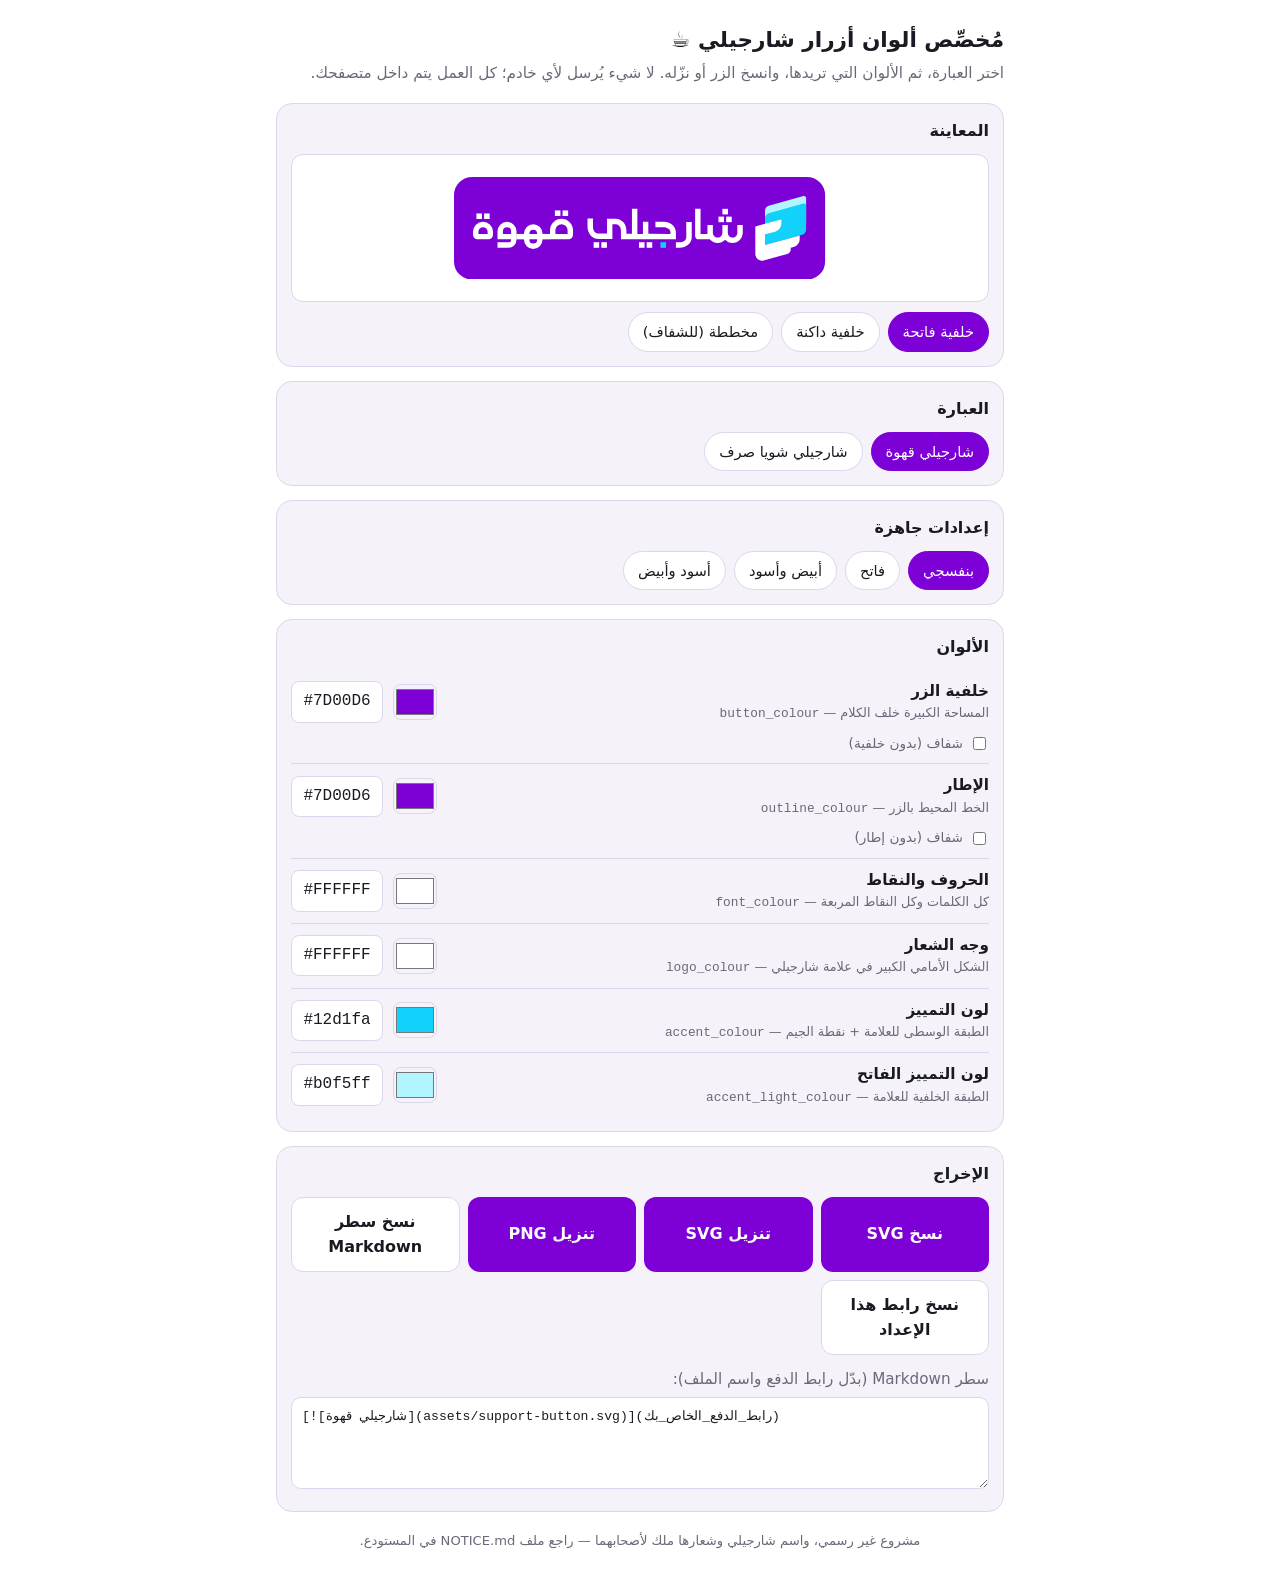
==== builder/index.html @ f241cc04 "feat: customizable colors (6 hex slots, BMC-style names), builder page, mono/mono-dark presets, CLI " ====
<!doctype html>
<html lang="ar" dir="rtl">
<head>
<meta charset="utf-8">
<meta name="viewport" content="width=device-width, initial-scale=1, viewport-fit=cover">
<title>مُخصِّص ألوان أزرار شارجيلي</title>
<link rel="icon" href="data:image/svg+xml,%3Csvg xmlns='http://www.w3.org/2000/svg' viewBox='0 0 100 100'%3E%3Ctext y='.9em' font-size='90'%3E%E2%98%95%3C/text%3E%3C/svg%3E">
<style>
  :root{
    --bg:#ffffff; --fg:#1b1a22; --muted:#6a6878; --card:#f5f2fa; --line:#ddd6ea;
    --brand:#7D00D6; --on-brand:#ffffff; --warn-bg:#fff4e0; --warn-fg:#7a4a00;
    box-sizing:border-box;
    padding-top:env(safe-area-inset-top,0px); padding-bottom:env(safe-area-inset-bottom,0px);
  }
  @media (prefers-color-scheme: dark){
    :root:not([data-theme="light"]){
      --bg:#14121a; --fg:#f0eef6; --muted:#a4a1b5; --card:#1f1b2b; --line:#383350;
      --brand:#b66bff; --on-brand:#14121a; --warn-bg:#3a2c10; --warn-fg:#ffd58a;
    }
  }
  :root[data-theme="dark"]{
    --bg:#14121a; --fg:#f0eef6; --muted:#a4a1b5; --card:#1f1b2b; --line:#383350;
    --brand:#b66bff; --on-brand:#14121a; --warn-bg:#3a2c10; --warn-fg:#ffd58a;
  }
  html{scroll-padding-top:env(safe-area-inset-top,0px)}
  *,*::before,*::after{box-sizing:border-box}
  body{margin:0;background:var(--bg);color:var(--fg);
    font-family:system-ui,-apple-system,"Segoe UI","Noto Sans Arabic",Tahoma,sans-serif;line-height:1.6}
  main{max-width:760px;margin:0 auto;padding:20px 16px 48px}
  h1{font-size:1.35rem;margin:.2rem 0 .2rem}
  .sub{color:var(--muted);margin:0 0 18px;font-size:.95rem}
  section{background:var(--card);border:1px solid var(--line);border-radius:16px;padding:14px;margin-bottom:14px}
  h2{font-size:1rem;margin:0 0 10px}
  .stage{border-radius:12px;padding:22px 10px;display:flex;justify-content:center;align-items:center;overflow-x:auto;
    border:1px solid var(--line)}
  .stage.light{background:#ffffff}
  .stage.dark{background:#0d1117}
  .stage.checker{background-color:#fff;
    background-image:linear-gradient(45deg,#d8d8d8 25%,transparent 25%,transparent 75%,#d8d8d8 75%),
                     linear-gradient(45deg,#d8d8d8 25%,transparent 25%,transparent 75%,#d8d8d8 75%);
    background-size:20px 20px;background-position:0 0,10px 10px}
  .stage svg{max-width:100%;height:auto;display:block}
  .row{display:flex;flex-wrap:wrap;gap:8px}
  .chip{appearance:none;border:1px solid var(--line);background:var(--bg);color:var(--fg);border-radius:999px;
    padding:7px 14px;font:inherit;font-size:.92rem;cursor:pointer}
  .chip[aria-pressed="true"]{background:var(--brand);color:var(--on-brand);border-color:var(--brand)}
  .slot{display:grid;grid-template-columns:1fr auto auto;gap:8px 10px;align-items:center;padding:9px 0;border-top:1px solid var(--line)}
  .slot:first-of-type{border-top:0}
  .slot .name{font-weight:600;font-size:.95rem}
  .slot .hint{display:block;color:var(--muted);font-weight:400;font-size:.8rem}
  .slot input[type=color]{width:44px;height:36px;padding:0;border:1px solid var(--line);border-radius:8px;background:none}
  .slot input[type=text]{width:92px;direction:ltr;text-align:center;font:inherit;font-family:ui-monospace,Menlo,Consolas,monospace;
    padding:7px 6px;border:1px solid var(--line);border-radius:8px;background:var(--bg);color:var(--fg)}
  .slot input[type=text].bad{border-color:#d33}
  .slot label.tr{grid-column:1 / -1;font-size:.85rem;color:var(--muted);display:flex;gap:6px;align-items:center}
  .warn{background:var(--warn-bg);color:var(--warn-fg);border-radius:10px;padding:8px 12px;font-size:.9rem;margin-top:10px}
  .warn[hidden]{display:none}
  .actions{display:grid;grid-template-columns:repeat(auto-fit,minmax(150px,1fr));gap:8px}
  .btn{appearance:none;border:0;border-radius:12px;padding:11px 12px;font:inherit;font-weight:600;cursor:pointer;
    background:var(--brand);color:var(--on-brand)}
  .btn.alt{background:var(--bg);color:var(--fg);border:1px solid var(--line)}
  textarea{width:100%;min-height:92px;direction:ltr;text-align:left;font-family:ui-monospace,Menlo,Consolas,monospace;
    font-size:.82rem;padding:10px;border:1px solid var(--line);border-radius:10px;background:var(--bg);color:var(--fg);resize:vertical}
  .toast{position:fixed;inset-inline:0;bottom:calc(18px + env(safe-area-inset-bottom,0px));margin:auto;width:max-content;max-width:90%;
    background:var(--fg);color:var(--bg);padding:9px 16px;border-radius:999px;font-size:.9rem;opacity:0;pointer-events:none;transition:opacity .2s}
  .toast.show{opacity:1}
  footer{color:var(--muted);font-size:.82rem;text-align:center;margin-top:18px}
</style>
</head>
<body>
<main>
  <h1>مُخصِّص ألوان أزرار شارجيلي ☕</h1>
  <p class="sub">اختر العبارة، ثم الألوان التي تريدها، وانسخ الزر أو نزّله. لا شيء يُرسل لأي خادم؛ كل العمل يتم داخل متصفحك.</p>

  <section aria-labelledby="h-prev">
    <h2 id="h-prev">المعاينة</h2>
    <div id="stage" class="stage light" aria-live="polite"></div>
    <div class="row" style="margin-top:10px" id="bgchips" role="group" aria-label="خلفية المعاينة">
      <button class="chip" data-bg="light" aria-pressed="true" type="button">خلفية فاتحة</button>
      <button class="chip" data-bg="dark" aria-pressed="false" type="button">خلفية داكنة</button>
      <button class="chip" data-bg="checker" aria-pressed="false" type="button">مخططة (للشفاف)</button>
    </div>
  </section>

  <section aria-labelledby="h-phrase">
    <h2 id="h-phrase">العبارة</h2>
    <div class="row" id="phrases" role="group" aria-label="العبارة"></div>
  </section>

  <section aria-labelledby="h-presets">
    <h2 id="h-presets">إعدادات جاهزة</h2>
    <div class="row" id="presets" role="group" aria-label="إعدادات جاهزة"></div>
  </section>

  <section aria-labelledby="h-colors">
    <h2 id="h-colors">الألوان</h2>
    <div id="slots"></div>
    <div id="warn" class="warn" hidden></div>
  </section>

  <section aria-labelledby="h-out">
    <h2 id="h-out">الإخراج</h2>
    <div class="actions">
      <button class="btn" id="copySvg" type="button">نسخ SVG</button>
      <button class="btn" id="dlSvg" type="button">تنزيل SVG</button>
      <button class="btn" id="dlPng" type="button">تنزيل PNG</button>
      <button class="btn alt" id="copyMd" type="button">نسخ سطر Markdown</button>
      <button class="btn alt" id="copyLink" type="button">نسخ رابط هذا الإعداد</button>
    </div>
    <p class="sub" style="margin:12px 0 6px">سطر Markdown (بدّل رابط الدفع واسم الملف):</p>
    <textarea id="md" readonly aria-label="سطر Markdown"></textarea>
  </section>

  <footer>مشروع غير رسمي، واسم شارجيلي وشعارها ملك لأصحابهما — راجع ملف NOTICE.md في المستودع.</footer>
</main>
<div id="toast" class="toast" role="status"></div>

<script>
const TEMPLATES = {"coffee": "<svg xmlns=\"http://www.w3.org/2000/svg\" viewBox=\"-534 -76 1484.52 410.54\" width=\"371.13\" height=\"102.64\" role=\"img\" aria-label=\"شارجيلي قهوة\"><title>شارجيلي قهوة</title><rect x=\"-529\" y=\"-71\" width=\"1474.52\" height=\"400.54\" rx=\"68\" fill=\"@@BUTTON@@\" stroke=\"@@OUTLINE@@\" stroke-width=\"10\"/><path fill=\"@@ACCENT_LIGHT@@\" d=\"M874.51,8.23v97.7c0,8.98-6.04,16.91-14.74,19.3l-149.6,41.85V58.65c0-8.98,6.04-16.91,14.74-19.29L864.11.3c.73-.2,1.48-.3,2.22-.3,3.93,0,8.18,3.15,8.18,8.23\"></path><path fill=\"@@ACCENT@@\" d=\"M859.77,154.81c8.69-2.38,14.76-10.33,14.76-19.3V37.82c0-5.08-4.27-8.23-8.18-8.23-.75,0-1.49.09-2.24.28l-139.18,39.07c-8.72,2.38-14.76,10.33-14.76,19.3v107.69l.09-.02,149.51-41.09Z\"></path><path fill=\"@@LOGO@@\" d=\"M848.9,157.8v14.29c0,15.01-10.05,28.2-24.52,32.19l-11.45,3.1v6.62c0,8.21-5.43,15.43-13.31,17.69l-94.99,25.92c-16.76,4.55-33.24-8.09-33.24-25.43v-110.3l38.76-10.47,65.2-17.6v16.6c0,15.01-10.02,28.2-24.52,32.17l-40.68,10.91v42.45l36.55-10.05,102.19-28.09Z\"></path><rect fill=\"@@ACCENT@@\" x=\"291.9\" y=\"184.89\" width=\"22.24\" height=\"22.24\"></rect><rect fill=\"@@FONT@@\" x=\"205.96\" y=\"184.89\" width=\"22.24\" height=\"22.24\"></rect><rect fill=\"@@FONT@@\" x=\"236.75\" y=\"184.89\" width=\"22.24\" height=\"22.24\"></rect><rect fill=\"@@FONT@@\" x=\"539.6\" y=\"51.44\" width=\"22.24\" height=\"22.24\"></rect><rect fill=\"@@FONT@@\" x=\"523.93\" y=\"82.49\" width=\"22.24\" height=\"22.24\"></rect><rect fill=\"@@FONT@@\" x=\"554.71\" y=\"82.49\" width=\"22.24\" height=\"22.24\"></rect><path fill=\"@@FONT@@\" d=\"M395.24,151.86v12.43c0,2.9-.6,6.22-2.1,8.76-1.54,2.57-3.51,4.82-6.1,6.56-2.45,1.89-5.25,3.15-8.53,4.11-2.93.94-6.21,1.41-9.26,1.52h-15.66v21.9h15.66c6.21-.1,12.06-1.18,17.68-3.03,5.75-2.12,11-4.94,15.57-8.8,4.34-3.74,7.95-8.3,10.65-13.57,3.65-7.12,3.86-14.74,3.86-22.56v-55.57h-22.12l.35,48.27Z\"></path><path fill=\"@@FONT@@\" d=\"M452.28,151.74h27.85c-.16-1.46-.25-2.94-.25-4.44v-31.06h21.65v30.9c0,3.51.95,6.68,2.59,9.61,1.77,2.8,4.09,5.15,6.89,6.79,2.91,1.74,6.08,2.55,9.57,2.55s6.66-.81,9.57-2.55c2.8-1.64,5.13-3.98,6.89-6.79,1.59-2.84,2.52-5.93,2.58-9.32,0-.04,0-.08,0-.12v-31.06h21.67v31.06s0,.08,0,.12c.05,3.39.98,6.48,2.58,9.32,1.76,2.8,4.09,5.15,6.89,6.79,2.91,1.74,6.08,2.55,9.57,2.55s6.66-.81,9.57-2.55c2.8-1.64,5.13-3.98,6.89-6.79,1.64-2.92,2.59-6.1,2.59-9.61v-30.9h21.65v31.06c0,22.48-18.22,40.7-40.7,40.7-11.82,0-22.43-5.07-29.86-13.12-7.44,8.05-18.05,13.12-29.86,13.12-12.55,0-23.77-5.69-31.23-14.62h-45.15c-7.62,0-13.79-6.18-13.79-13.79l.12-108.14h21.66l.09,100.29Z\"></path><path fill=\"@@FONT@@\" d=\"M99.6,171.54h-51.64c-7.8,0-15.42-.21-22.56-3.86-5.25-2.7-9.84-6.31-13.57-10.65-3.86-4.57-6.68-9.82-8.78-15.57-1.87-5.62-2.93-11.48-3.05-17.68v-34.18h21.9v34.18c.1,3.05.58,6.33,1.53,9.26.94,3.28,2.2,6.08,4.09,8.53,1.74,2.59,3.98,4.59,6.56,6.1,2.53,1.52,5.85,2.09,8.78,2.09l35.09-.22v-58.57h29.76c7.82,0,15.44.21,22.56,3.86,5.25,2.7,9.84,6.31,13.57,10.65,3.86,4.57,6.68,9.84,8.8,15.57,1.85,5.62,2.91,11.5,3.03,17.68v12.76l22.14-.04V51.25l21.65.19v100.24h22.29v-48.24l21.64-.2v48.23l88.43.21v-5.6c0-3.26-.71-6.18-2.09-8.76-1.54-2.57-3.51-4.82-6.1-6.56-2.45-1.89-5.25-3.15-8.53-4.11-2.93-.93-6.21-1.41-9.26-1.52h-34.18v-21.89h34.18c6.21.12,12.06,1.18,17.68,3.03,5.75,2.12,11,4.94,15.56,8.8,4.34,3.73,7.95,8.3,10.65,13.57,2.59,5.17,3.86,11,3.86,17.43v27.26l-219.83-.07v-35.7h-.06c-.17-2.7-.64-5.5-1.45-8.05-.95-3.28-2.22-6.1-4.11-8.55-1.74-2.59-3.98-4.56-6.56-6.1-2.01-1.18-4.5-1.81-6.91-2.01-.62-.06-1.27-.08-1.87-.08h-13.2v58.78Z\"></path><rect fill=\"@@FONT@@\" x=\"24.52\" y=\"184.89\" width=\"22.24\" height=\"22.24\"></rect><rect fill=\"@@FONT@@\" x=\"55.31\" y=\"184.89\" width=\"22.24\" height=\"22.24\"></rect><rect x=\"-192\" y=\"151.8\" width=\"43\" height=\"21.6\" fill=\"@@FONT@@\"/><rect x=\"-285\" y=\"151.8\" width=\"43\" height=\"21.6\" fill=\"@@FONT@@\"/><path d=\"M-150,173.4V137.5A46 46 0 0 1 -58,137.5V155.4A18 18 0 0 1 -76,173.4ZM-128.4,151.8V137.5A24.4 24.4 0 0 1 -79.6,137.5V151.8Z\" fill=\"@@FONT@@\" fill-rule=\"evenodd\"/><rect x=\"-130.52\" y=\"57.76\" width=\"22.24\" height=\"22.24\" fill=\"@@FONT@@\"/><rect x=\"-99.72\" y=\"57.76\" width=\"22.24\" height=\"22.24\" fill=\"@@FONT@@\"/><path d=\"M-217,113.2H-217A37 37 0 0 1 -180,150.2V175A37 37 0 0 1 -217,212H-217A37 37 0 0 1 -254,175V150.2A37 37 0 0 1 -217,113.2ZM-232.4,151.8V150.2A15.4 15.4 0 0 1 -201.6,150.2V151.8ZM-232.4,173.4V175A15.4 15.4 0 0 0 -201.6,175V173.4Z\" fill=\"@@FONT@@\" fill-rule=\"evenodd\"/><path d=\"M-360,173.4H-305.6V175A10.4 10.4 0 0 1 -316,185.4H-360V207H-316A32 32 0 0 0 -284,175V141.5A38 38 0 0 0 -360,141.5ZM-338.4,151.8V141.5A16.4 16.4 0 0 1 -305.6,141.5V151.8Z\" fill=\"@@FONT@@\" fill-rule=\"evenodd\"/><path d=\"M-458,155.4V143.5A40 40 0 0 1 -378,143.5V155.4A18 18 0 0 1 -396,173.4H-440A18 18 0 0 1 -458,155.4ZM-436.4,151.8V143.5A18.4 18.4 0 0 1 -399.6,143.5V151.8Z\" fill=\"@@FONT@@\" fill-rule=\"evenodd\"/><rect x=\"-444.52\" y=\"69.76\" width=\"22.24\" height=\"22.24\" fill=\"@@FONT@@\"/><rect x=\"-413.72\" y=\"69.76\" width=\"22.24\" height=\"22.24\" fill=\"@@FONT@@\"/></svg>", "sarf": "<svg xmlns=\"http://www.w3.org/2000/svg\" viewBox=\"-930.76 -76 1881.28 410.54\" width=\"470.32\" height=\"102.64\" role=\"img\" aria-label=\"شارجيلي شويا صرف\"><title>شارجيلي شويا صرف</title><rect x=\"-925.76\" y=\"-71\" width=\"1871.28\" height=\"400.54\" rx=\"68\" fill=\"@@BUTTON@@\" stroke=\"@@OUTLINE@@\" stroke-width=\"10\"/><path fill=\"@@ACCENT_LIGHT@@\" d=\"M874.51,8.23v97.7c0,8.98-6.04,16.91-14.74,19.3l-149.6,41.85V58.65c0-8.98,6.04-16.91,14.74-19.29L864.11.3c.73-.2,1.48-.3,2.22-.3,3.93,0,8.18,3.15,8.18,8.23\"></path><path fill=\"@@ACCENT@@\" d=\"M859.77,154.81c8.69-2.38,14.76-10.33,14.76-19.3V37.82c0-5.08-4.27-8.23-8.18-8.23-.75,0-1.49.09-2.24.28l-139.18,39.07c-8.72,2.38-14.76,10.33-14.76,19.3v107.69l.09-.02,149.51-41.09Z\"></path><path fill=\"@@LOGO@@\" d=\"M848.9,157.8v14.29c0,15.01-10.05,28.2-24.52,32.19l-11.45,3.1v6.62c0,8.21-5.43,15.43-13.31,17.69l-94.99,25.92c-16.76,4.55-33.24-8.09-33.24-25.43v-110.3l38.76-10.47,65.2-17.6v16.6c0,15.01-10.02,28.2-24.52,32.17l-40.68,10.91v42.45l36.55-10.05,102.19-28.09Z\"></path><rect fill=\"@@ACCENT@@\" x=\"291.9\" y=\"184.89\" width=\"22.24\" height=\"22.24\"></rect><rect fill=\"@@FONT@@\" x=\"205.96\" y=\"184.89\" width=\"22.24\" height=\"22.24\"></rect><rect fill=\"@@FONT@@\" x=\"236.75\" y=\"184.89\" width=\"22.24\" height=\"22.24\"></rect><rect fill=\"@@FONT@@\" x=\"539.6\" y=\"51.44\" width=\"22.24\" height=\"22.24\"></rect><rect fill=\"@@FONT@@\" x=\"523.93\" y=\"82.49\" width=\"22.24\" height=\"22.24\"></rect><rect fill=\"@@FONT@@\" x=\"554.71\" y=\"82.49\" width=\"22.24\" height=\"22.24\"></rect><path fill=\"@@FONT@@\" d=\"M395.24,151.86v12.43c0,2.9-.6,6.22-2.1,8.76-1.54,2.57-3.51,4.82-6.1,6.56-2.45,1.89-5.25,3.15-8.53,4.11-2.93.94-6.21,1.41-9.26,1.52h-15.66v21.9h15.66c6.21-.1,12.06-1.18,17.68-3.03,5.75-2.12,11-4.94,15.57-8.8,4.34-3.74,7.95-8.3,10.65-13.57,3.65-7.12,3.86-14.74,3.86-22.56v-55.57h-22.12l.35,48.27Z\"></path><path fill=\"@@FONT@@\" d=\"M452.28,151.74h27.85c-.16-1.46-.25-2.94-.25-4.44v-31.06h21.65v30.9c0,3.51.95,6.68,2.59,9.61,1.77,2.8,4.09,5.15,6.89,6.79,2.91,1.74,6.08,2.55,9.57,2.55s6.66-.81,9.57-2.55c2.8-1.64,5.13-3.98,6.89-6.79,1.59-2.84,2.52-5.93,2.58-9.32,0-.04,0-.08,0-.12v-31.06h21.67v31.06s0,.08,0,.12c.05,3.39.98,6.48,2.58,9.32,1.76,2.8,4.09,5.15,6.89,6.79,2.91,1.74,6.08,2.55,9.57,2.55s6.66-.81,9.57-2.55c2.8-1.64,5.13-3.98,6.89-6.79,1.64-2.92,2.59-6.1,2.59-9.61v-30.9h21.65v31.06c0,22.48-18.22,40.7-40.7,40.7-11.82,0-22.43-5.07-29.86-13.12-7.44,8.05-18.05,13.12-29.86,13.12-12.55,0-23.77-5.69-31.23-14.62h-45.15c-7.62,0-13.79-6.18-13.79-13.79l.12-108.14h21.66l.09,100.29Z\"></path><path fill=\"@@FONT@@\" d=\"M99.6,171.54h-51.64c-7.8,0-15.42-.21-22.56-3.86-5.25-2.7-9.84-6.31-13.57-10.65-3.86-4.57-6.68-9.82-8.78-15.57-1.87-5.62-2.93-11.48-3.05-17.68v-34.18h21.9v34.18c.1,3.05.58,6.33,1.53,9.26.94,3.28,2.2,6.08,4.09,8.53,1.74,2.59,3.98,4.59,6.56,6.1,2.53,1.52,5.85,2.09,8.78,2.09l35.09-.22v-58.57h29.76c7.82,0,15.44.21,22.56,3.86,5.25,2.7,9.84,6.31,13.57,10.65,3.86,4.57,6.68,9.84,8.8,15.57,1.85,5.62,2.91,11.5,3.03,17.68v12.76l22.14-.04V51.25l21.65.19v100.24h22.29v-48.24l21.64-.2v48.23l88.43.21v-5.6c0-3.26-.71-6.18-2.09-8.76-1.54-2.57-3.51-4.82-6.1-6.56-2.45-1.89-5.25-3.15-8.53-4.11-2.93-.93-6.21-1.41-9.26-1.52h-34.18v-21.89h34.18c6.21.12,12.06,1.18,17.68,3.03,5.75,2.12,11,4.94,15.56,8.8,4.34,3.73,7.95,8.3,10.65,13.57,2.59,5.17,3.86,11,3.86,17.43v27.26l-219.83-.07v-35.7h-.06c-.17-2.7-.64-5.5-1.45-8.05-.95-3.28-2.22-6.1-4.11-8.55-1.74-2.59-3.98-4.56-6.56-6.1-2.01-1.18-4.5-1.81-6.91-2.01-.62-.06-1.27-.08-1.87-.08h-13.2v58.78Z\"></path><rect fill=\"@@FONT@@\" x=\"24.52\" y=\"184.89\" width=\"22.24\" height=\"22.24\"></rect><rect fill=\"@@FONT@@\" x=\"55.31\" y=\"184.89\" width=\"22.24\" height=\"22.24\"></rect><clipPath id=\"shin\"><rect x=\"453.2\" y=\"0\" width=\"169.56\" height=\"260\"/></clipPath><g transform=\"translate(-678.76 0)\"><g clip-path=\"url(#shin)\"><rect fill=\"@@ACCENT@@\" x=\"291.9\" y=\"184.89\" width=\"22.24\" height=\"22.24\"></rect><rect fill=\"@@FONT@@\" x=\"205.96\" y=\"184.89\" width=\"22.24\" height=\"22.24\"></rect><rect fill=\"@@FONT@@\" x=\"236.75\" y=\"184.89\" width=\"22.24\" height=\"22.24\"></rect><rect fill=\"@@FONT@@\" x=\"539.6\" y=\"51.44\" width=\"22.24\" height=\"22.24\"></rect><rect fill=\"@@FONT@@\" x=\"523.93\" y=\"82.49\" width=\"22.24\" height=\"22.24\"></rect><rect fill=\"@@FONT@@\" x=\"554.71\" y=\"82.49\" width=\"22.24\" height=\"22.24\"></rect><path fill=\"@@FONT@@\" d=\"M395.24,151.86v12.43c0,2.9-.6,6.22-2.1,8.76-1.54,2.57-3.51,4.82-6.1,6.56-2.45,1.89-5.25,3.15-8.53,4.11-2.93.94-6.21,1.41-9.26,1.52h-15.66v21.9h15.66c6.21-.1,12.06-1.18,17.68-3.03,5.75-2.12,11-4.94,15.57-8.8,4.34-3.74,7.95-8.3,10.65-13.57,3.65-7.12,3.86-14.74,3.86-22.56v-55.57h-22.12l.35,48.27Z\"></path><path fill=\"@@FONT@@\" d=\"M452.28,151.74h27.85c-.16-1.46-.25-2.94-.25-4.44v-31.06h21.65v30.9c0,3.51.95,6.68,2.59,9.61,1.77,2.8,4.09,5.15,6.89,6.79,2.91,1.74,6.08,2.55,9.57,2.55s6.66-.81,9.57-2.55c2.8-1.64,5.13-3.98,6.89-6.79,1.59-2.84,2.52-5.93,2.58-9.32,0-.04,0-.08,0-.12v-31.06h21.67v31.06s0,.08,0,.12c.05,3.39.98,6.48,2.58,9.32,1.76,2.8,4.09,5.15,6.89,6.79,2.91,1.74,6.08,2.55,9.57,2.55s6.66-.81,9.57-2.55c2.8-1.64,5.13-3.98,6.89-6.79,1.64-2.92,2.59-6.1,2.59-9.61v-30.9h21.65v31.06c0,22.48-18.22,40.7-40.7,40.7-11.82,0-22.43-5.07-29.86-13.12-7.44,8.05-18.05,13.12-29.86,13.12-12.55,0-23.77-5.69-31.23-14.62h-45.15c-7.62,0-13.79-6.18-13.79-13.79l.12-108.14h21.66l.09,100.29Z\"></path><path fill=\"@@FONT@@\" d=\"M99.6,171.54h-51.64c-7.8,0-15.42-.21-22.56-3.86-5.25-2.7-9.84-6.31-13.57-10.65-3.86-4.57-6.68-9.82-8.78-15.57-1.87-5.62-2.93-11.48-3.05-17.68v-34.18h21.9v34.18c.1,3.05.58,6.33,1.53,9.26.94,3.28,2.2,6.08,4.09,8.53,1.74,2.59,3.98,4.59,6.56,6.1,2.53,1.52,5.85,2.09,8.78,2.09l35.09-.22v-58.57h29.76c7.82,0,15.44.21,22.56,3.86,5.25,2.7,9.84,6.31,13.57,10.65,3.86,4.57,6.68,9.84,8.8,15.57,1.85,5.62,2.91,11.5,3.03,17.68v12.76l22.14-.04V51.25l21.65.19v100.24h22.29v-48.24l21.64-.2v48.23l88.43.21v-5.6c0-3.26-.71-6.18-2.09-8.76-1.54-2.57-3.51-4.82-6.1-6.56-2.45-1.89-5.25-3.15-8.53-4.11-2.93-.93-6.21-1.41-9.26-1.52h-34.18v-21.89h34.18c6.21.12,12.06,1.18,17.68,3.03,5.75,2.12,11,4.94,15.56,8.8,4.34,3.73,7.95,8.3,10.65,13.57,2.59,5.17,3.86,11,3.86,17.43v27.26l-219.83-.07v-35.7h-.06c-.17-2.7-.64-5.5-1.45-8.05-.95-3.28-2.22-6.1-4.11-8.55-1.74-2.59-3.98-4.56-6.56-6.1-2.01-1.18-4.5-1.81-6.91-2.01-.62-.06-1.27-.08-1.87-.08h-13.2v58.78Z\"></path><rect fill=\"@@FONT@@\" x=\"24.52\" y=\"184.89\" width=\"22.24\" height=\"22.24\"></rect><rect fill=\"@@FONT@@\" x=\"55.31\" y=\"184.89\" width=\"22.24\" height=\"22.24\"></rect></g></g><rect x=\"-256.56\" y=\"151.8\" width=\"32\" height=\"21.6\" fill=\"@@FONT@@\"/><rect x=\"-424.16\" y=\"151.8\" width=\"32\" height=\"21.6\" fill=\"@@FONT@@\"/><rect x=\"-625.76\" y=\"151.8\" width=\"24\" height=\"21.6\" fill=\"@@FONT@@\"/><path d=\"M-331.56,173.4H-277.16V175A10.4 10.4 0 0 1 -287.56,185.4H-331.56V207H-287.56A32 32 0 0 0 -255.56,175V141.5A38 38 0 0 0 -331.56,141.5ZM-309.96,151.8V141.5A16.4 16.4 0 0 1 -277.16,141.5V151.8Z\" fill=\"@@FONT@@\" fill-rule=\"evenodd\"/><path d=\"M-393.16,103.5H-371.56V155.4A18 18 0 0 1 -389.56,173.4H-394.16V103.5Z\" fill=\"@@FONT@@\"/><rect x=\"-408.88\" y=\"185\" width=\"22.24\" height=\"22.24\" fill=\"@@FONT@@\"/><rect x=\"-378.08\" y=\"185\" width=\"22.24\" height=\"22.24\" fill=\"@@FONT@@\"/><path d=\"M-444.76,155.4V51.5H-423.16V173.4H-426.76A18 18 0 0 1 -444.76,155.4Z\" fill=\"@@FONT@@\"/><path d=\"M-602.76,173.4V140A34 34 0 0 1 -568.76,106H-536.76A34 34 0 0 1 -502.76,140V155.4A18 18 0 0 1 -520.76,173.4ZM-581.16,151.8V140A12.4 12.4 0 0 1 -568.76,127.6H-536.76A12.4 12.4 0 0 1 -524.36,140V151.8Z\" fill=\"@@FONT@@\" fill-rule=\"evenodd\"/><path d=\"M-646.36,169.8A18 18 0 0 1 -628.36,151.8H-624.76V175A32 32 0 0 1 -656.76,207H-688.76V185.4H-656.76A10.4 10.4 0 0 0 -646.36,175Z\" fill=\"@@FONT@@\"/><path d=\"M-802.76,173.4V145.5A42 42 0 0 1 -718.76,145.5V155.4A18 18 0 0 1 -736.76,173.4ZM-781.16,151.8V145.5A20.4 20.4 0 0 1 -740.36,145.5V151.8Z\" fill=\"@@FONT@@\" fill-rule=\"evenodd\"/><path d=\"M-854.76,155.4V151.8H-800.76V173.4H-836.76A18 18 0 0 1 -854.76,155.4Z\" fill=\"@@FONT@@\"/><rect x=\"-771.88\" y=\"69.76\" width=\"22.24\" height=\"22.24\" fill=\"@@FONT@@\"/></svg>"};
const PRESETS   = {"purple": {"button": "#7D00D6", "outline": "#7D00D6", "font": "#FFFFFF", "logo": "#FFFFFF", "accent": "#12d1fa", "accent_light": "#b0f5ff"}, "light": {"button": "#FFFFFF", "outline": "#7D00D6", "font": "#7D00D6", "logo": "#7D00D6", "accent": "#12d1fa", "accent_light": "#b0f5ff"}, "mono": {"button": "#FFFFFF", "outline": "#111111", "font": "#111111", "logo": "#111111", "accent": "#8C8C8C", "accent_light": "#D4D4D4"}, "mono-dark": {"button": "#111111", "outline": "#111111", "font": "#FFFFFF", "logo": "#FFFFFF", "accent": "#A0A0A0", "accent_light": "#5C5C5C"}};
const SLOTS     = [{"key": "button", "param": "button_colour", "token": "@@BUTTON@@", "transparent": true}, {"key": "outline", "param": "outline_colour", "token": "@@OUTLINE@@", "transparent": true}, {"key": "font", "param": "font_colour", "token": "@@FONT@@", "transparent": false}, {"key": "logo", "param": "logo_colour", "token": "@@LOGO@@", "transparent": false}, {"key": "accent", "param": "accent_colour", "token": "@@ACCENT@@", "transparent": false}, {"key": "accent_light", "param": "accent_light_colour", "token": "@@ACCENT_LIGHT@@", "transparent": false}];
const LABELS    = {"coffee": "شارجيلي قهوة", "sarf": "شارجيلي شويا صرف"};

const SLOT_TEXT = {
  button:       ["خلفية الزر", "المساحة الكبيرة خلف الكلام"],
  outline:      ["الإطار", "الخط المحيط بالزر"],
  font:         ["الحروف والنقاط", "كل الكلمات وكل النقاط المربعة"],
  logo:         ["وجه الشعار", "الشكل الأمامي الكبير في علامة شارجيلي"],
  accent:       ["لون التمييز", "الطبقة الوسطى للعلامة + نقطة الجيم"],
  accent_light: ["لون التمييز الفاتح", "الطبقة الخلفية للعلامة"],
};
const PRESET_TEXT = {purple:"بنفسجي", light:"فاتح", mono:"أبيض وأسود", "mono-dark":"أسود وأبيض"};
const PHRASE_ORDER = Object.keys(TEMPLATES);

const state = { phrase: PHRASE_ORDER[0], preset: "purple", colors: {}, bg: "light" };

function normHex(v){
  v = String(v).trim().toLowerCase();
  if (v === "none" || v === "transparent") return "none";
  v = v.replace(/^#/, "");
  if (/^[0-9a-f]{3}$/.test(v)) v = v.split("").map(c => c + c).join("");
  return /^[0-9a-f]{6}$/.test(v) ? "#" + v.toUpperCase() : null;
}
function lum(h){
  const c = [1,3,5].map(i => parseInt(h.substr(i,2),16)/255).map(x => x <= .03928 ? x/12.92 : Math.pow((x+.055)/1.055, 2.4));
  return .2126*c[0] + .7152*c[1] + .0722*c[2];
}
function contrast(a,b){ const x = lum(a), y = lum(b); return (Math.max(x,y)+.05)/(Math.min(x,y)+.05); }

function setPreset(name){
  state.preset = name;
  state.colors = Object.assign({}, PRESETS[name]);
}
function currentSvg(){
  let svg = TEMPLATES[state.phrase];
  SLOTS.forEach(s => { svg = svg.split(s.token).join(state.colors[s.key]); });
  return svg;
}
function paramsFor(){
  const p = new URLSearchParams();
  p.set("phrase", state.phrase);
  SLOTS.forEach(s => { const v = state.colors[s.key]; p.set(s.param, v === "none" ? "transparent" : v.replace("#","")); });
  return p;
}
function shareUrl(){
  const base = location.href.split("#")[0].split("?")[0];
  return base + "?" + paramsFor().toString();
}
function mdLine(){
  return "[![" + LABELS[state.phrase] + "](assets/support-button.svg)](رابط_الدفع_الخاص_بك)";
}

function renderAll(){
  document.getElementById("stage").innerHTML = currentSvg();
  document.getElementById("md").value = mdLine();
  // chips
  document.querySelectorAll("#phrases .chip").forEach(b => b.setAttribute("aria-pressed", String(b.dataset.phrase === state.phrase)));
  document.querySelectorAll("#presets .chip").forEach(b => {
    const same = SLOTS.every(s => PRESETS[b.dataset.preset][s.key].toLowerCase() === state.colors[s.key].toLowerCase());
    b.setAttribute("aria-pressed", String(same));
  });
  // inputs
  SLOTS.forEach(s => {
    const v = state.colors[s.key];
    const txt = document.getElementById("t-" + s.key), col = document.getElementById("c-" + s.key);
    if (document.activeElement !== txt) txt.value = v === "none" ? "none" : v;
    if (v !== "none") col.value = v.toLowerCase();
    txt.classList.remove("bad");
    const tr = document.getElementById("tr-" + s.key);
    if (tr) tr.checked = v === "none";
  });
  // contrast warning
  const w = [];
  if (state.colors.button !== "none"){
    [["font","الحروف"],["logo","وجه الشعار"]].forEach(([k,l]) => {
      const r = contrast(state.colors[k], state.colors.button);
      if (r < 3) w.push("تباين " + l + " مع الخلفية منخفض (" + r.toFixed(1) + ":1، المستحسن 3:1 فأكثر).");
    });
  }
  const el = document.getElementById("warn");
  el.hidden = !w.length; el.textContent = w.join(" ");
  // keep the URL in sync (may be blocked in sandboxed viewers)
  try { history.replaceState(null, "", "?" + paramsFor().toString()); } catch(e) {}
}

function toast(msg){
  const t = document.getElementById("toast");
  t.textContent = msg; t.classList.add("show");
  clearTimeout(toast._t); toast._t = setTimeout(() => t.classList.remove("show"), 1800);
}
async function copyText(text, okMsg){
  try { await navigator.clipboard.writeText(text); toast(okMsg); return; } catch(e) {}
  try {
    const ta = document.createElement("textarea"); ta.value = text; ta.style.position = "fixed"; ta.style.opacity = "0";
    document.body.appendChild(ta); ta.select(); const ok = document.execCommand("copy"); ta.remove();
    toast(ok ? okMsg : "تعذّر النسخ تلقائياً — انسخ يدوياً من الحقل");
  } catch(e) { toast("تعذّر النسخ تلقائياً — انسخ يدوياً من الحقل"); }
}
function download(blob, name){
  const a = document.createElement("a"); a.href = URL.createObjectURL(blob); a.download = name;
  document.body.appendChild(a); a.click(); a.remove(); setTimeout(() => URL.revokeObjectURL(a.href), 4000);
}
function fileStem(){ return "chargily-" + (state.phrase) + "-custom"; }
function downloadPng(){
  const svg = currentSvg();
  const m = svg.match(/viewBox="[^"]*?([\d.]+) ([\d.]+)"/);
  const vw = parseFloat(m[1]), vh = parseFloat(m[2]), W = 1200, H = Math.round(W * vh / vw);
  const img = new Image();
  img.onload = () => {
    const c = document.createElement("canvas"); c.width = W; c.height = H;
    c.getContext("2d").drawImage(img, 0, 0, W, H);
    c.toBlob(b => b ? download(b, fileStem() + ".png") : toast("تعذّر إنشاء PNG"), "image/png");
  };
  img.onerror = () => toast("تعذّر إنشاء PNG في هذا المتصفح");
  img.src = "data:image/svg+xml;charset=utf-8," + encodeURIComponent(svg);
}

function build(){
  // phrases
  const ph = document.getElementById("phrases");
  PHRASE_ORDER.forEach(p => {
    const b = document.createElement("button"); b.type = "button"; b.className = "chip"; b.dataset.phrase = p; b.textContent = LABELS[p];
    b.addEventListener("click", () => { state.phrase = p; renderAll(); }); ph.appendChild(b);
  });
  // presets
  const pr = document.getElementById("presets");
  Object.keys(PRESETS).forEach(n => {
    const b = document.createElement("button"); b.type = "button"; b.className = "chip"; b.dataset.preset = n; b.textContent = PRESET_TEXT[n] || n;
    b.addEventListener("click", () => { setPreset(n); renderAll(); }); pr.appendChild(b);
  });
  // slots
  const host = document.getElementById("slots");
  SLOTS.forEach(s => {
    const d = document.createElement("div"); d.className = "slot";
    const [name, hint] = SLOT_TEXT[s.key];
    d.innerHTML = '<div class="name">' + name + '<span class="hint">' + hint + ' — <code dir="ltr">' + s.param + '</code></span></div>' +
      '<input type="color" id="c-' + s.key + '" aria-label="' + name + '">' +
      '<input type="text" id="t-' + s.key + '" maxlength="11" spellcheck="false" autocomplete="off" aria-label="' + name + ' (HEX)">' +
      (s.transparent ? '<label class="tr"><input type="checkbox" id="tr-' + s.key + '"> شفاف (بدون ' + (s.key === "button" ? "خلفية" : "إطار") + ')</label>' : "");
    host.appendChild(d);
    const col = d.querySelector("#c-" + s.key), txt = d.querySelector("#t-" + s.key);
    col.addEventListener("input", () => { state.colors[s.key] = normHex(col.value); renderAll(); });
    txt.addEventListener("input", () => {
      const v = normHex(txt.value);
      if (v === null) { txt.classList.add("bad"); return; }
      if (v === "none" && !s.transparent) { txt.classList.add("bad"); return; }
      state.colors[s.key] = v; renderAll();
    });
    txt.addEventListener("blur", () => { txt.value = state.colors[s.key]; txt.classList.remove("bad"); });
    const tr = d.querySelector("#tr-" + s.key);
    if (tr) tr.addEventListener("change", () => {
      state.colors[s.key] = tr.checked ? "none" : normHex(col.value) || PRESETS[state.preset][s.key];
      if (state.colors[s.key] === "none" && state.bg === "light") setBg("checker");
      renderAll();
    });
  });
  // preview background chips
  document.querySelectorAll("#bgchips .chip").forEach(b => b.addEventListener("click", () => setBg(b.dataset.bg)));
  // actions
  document.getElementById("copySvg").addEventListener("click", () => copyText(currentSvg(), "تم نسخ SVG"));
  document.getElementById("dlSvg").addEventListener("click", () => download(new Blob([currentSvg()], {type:"image/svg+xml"}), fileStem() + ".svg"));
  document.getElementById("dlPng").addEventListener("click", downloadPng);
  document.getElementById("copyMd").addEventListener("click", () => copyText(mdLine(), "تم نسخ سطر Markdown"));
  document.getElementById("copyLink").addEventListener("click", () => copyText(shareUrl(), "تم نسخ رابط الإعداد"));
}
function setBg(bg){
  state.bg = bg;
  document.getElementById("stage").className = "stage " + bg;
  document.querySelectorAll("#bgchips .chip").forEach(b => b.setAttribute("aria-pressed", String(b.dataset.bg === bg)));
}

function readUrl(){
  const q = new URLSearchParams(location.search);
  setPreset(PRESETS[q.get("preset")] ? q.get("preset") : "purple");
  if (TEMPLATES[q.get("phrase")]) state.phrase = q.get("phrase");
  SLOTS.forEach(s => {
    const raw = q.get(s.param);
    if (raw === null) return;
    const v = normHex(raw);
    if (v && (v !== "none" || s.transparent)) state.colors[s.key] = v;
  });
}

build();
readUrl();
renderAll();
</script>
</body>
</html>
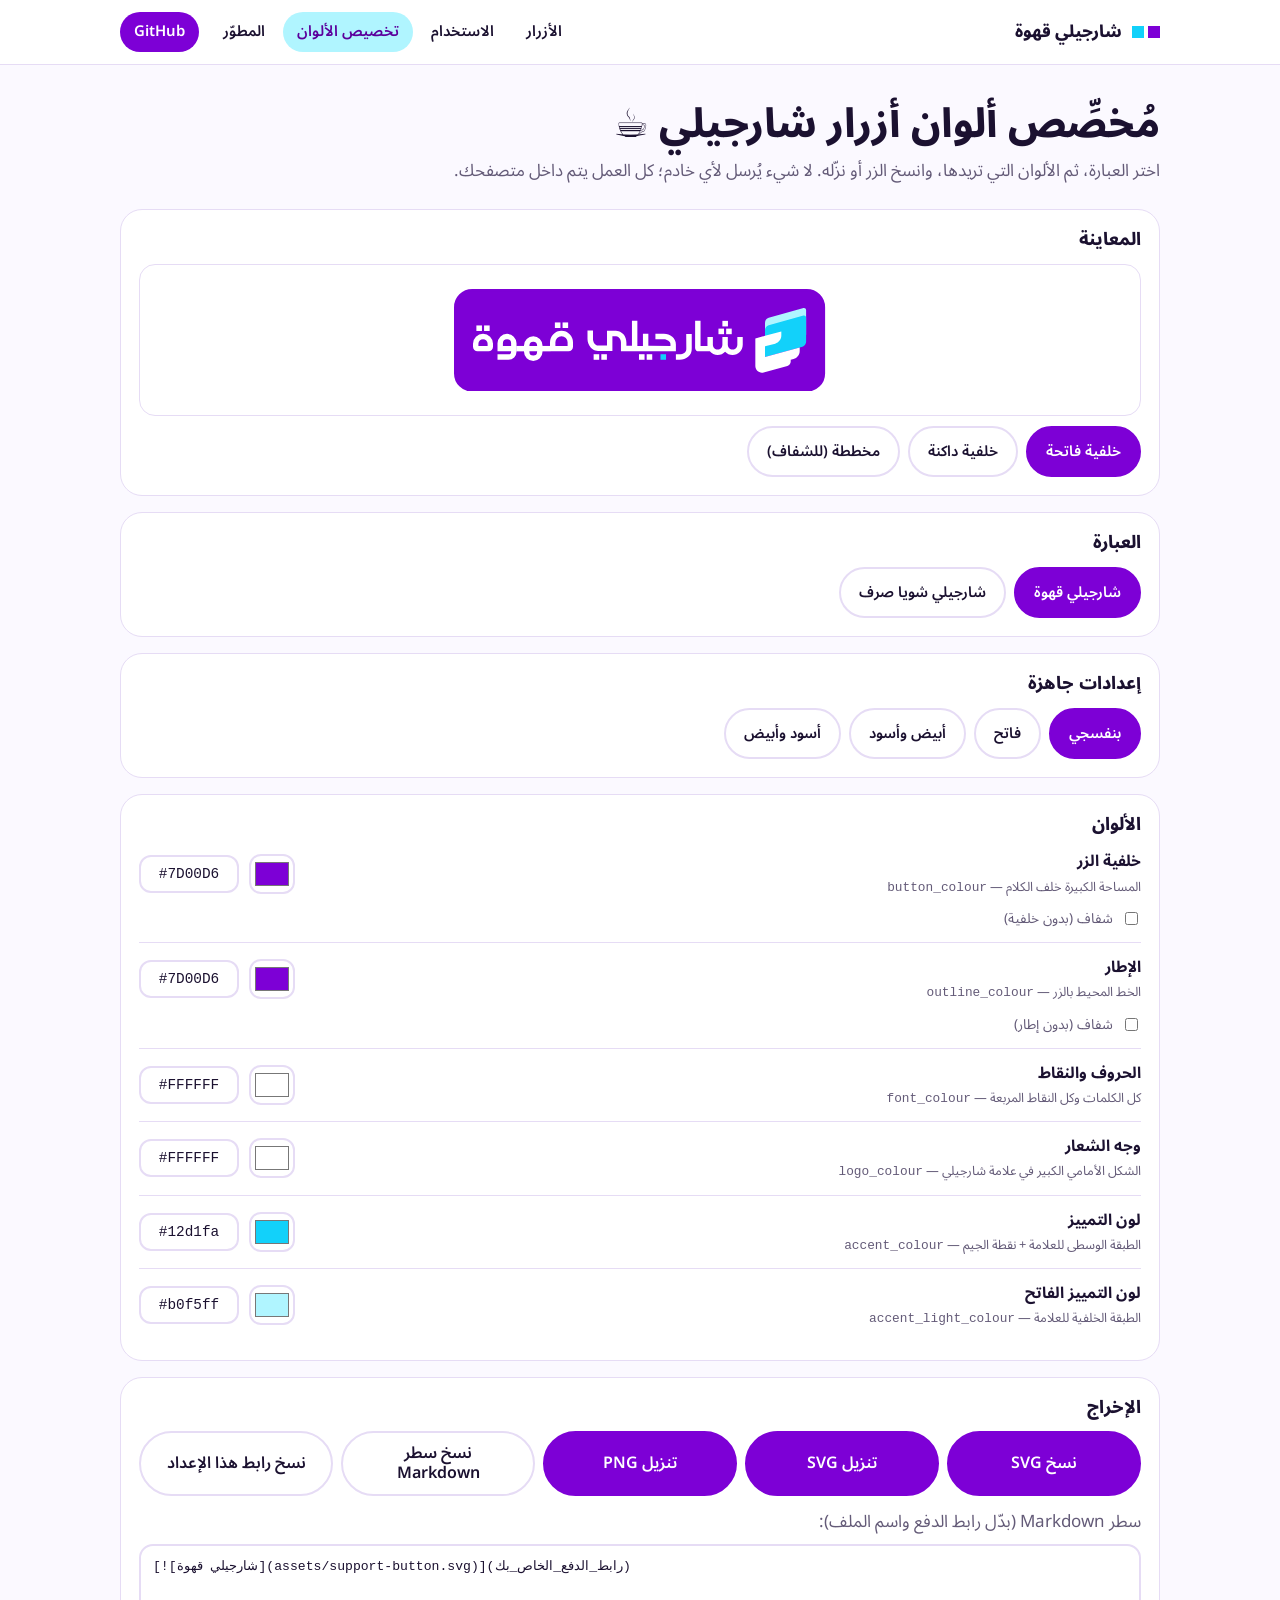
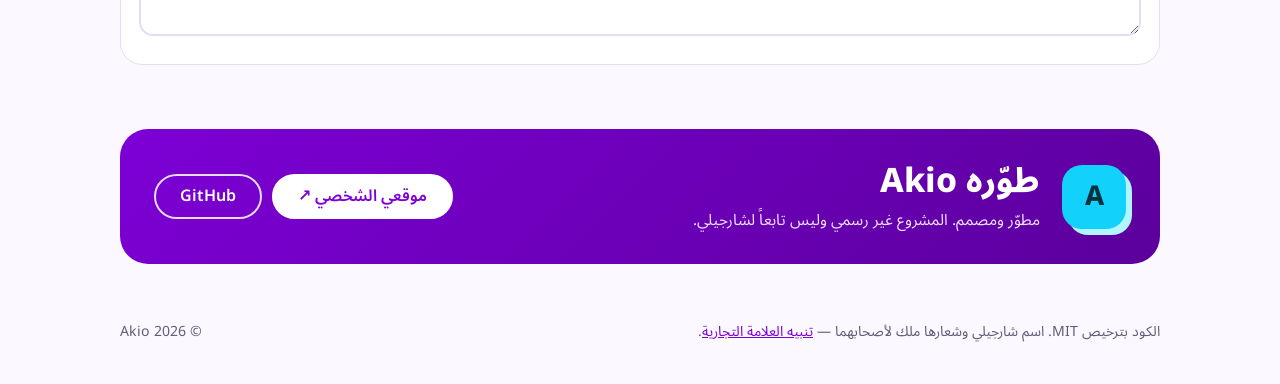
==== commit 15a59028: "fix(site): responsive header, developer card for all screens; customizer page now shares the site's " ====
--- a/builder/index.html
+++ b/builder/index.html
@@ -4,71 +4,77 @@
 <meta charset="utf-8">
 <meta name="viewport" content="width=device-width, initial-scale=1, viewport-fit=cover">
 <title>مُخصِّص ألوان أزرار شارجيلي</title>
+<link rel="preconnect" href="https://fonts.googleapis.com"><link rel="preconnect" href="https://fonts.gstatic.com" crossorigin>
+<link href="https://fonts.googleapis.com/css2?family=Noto+Sans+Arabic:wght@400;600;800&display=swap" rel="stylesheet">
+<meta name="theme-color" content="#7D00D6">
 <link rel="icon" href="data:image/svg+xml,%3Csvg xmlns='http://www.w3.org/2000/svg' viewBox='0 0 100 100'%3E%3Ctext y='.9em' font-size='90'%3E%E2%98%95%3C/text%3E%3C/svg%3E">
 <style>
-  :root{
-    --bg:#ffffff; --fg:#1b1a22; --muted:#6a6878; --card:#f5f2fa; --line:#ddd6ea;
-    --brand:#7D00D6; --on-brand:#ffffff; --warn-bg:#fff4e0; --warn-fg:#7a4a00;
-    box-sizing:border-box;
-    padding-top:env(safe-area-inset-top,0px); padding-bottom:env(safe-area-inset-bottom,0px);
-  }
-  @media (prefers-color-scheme: dark){
-    :root:not([data-theme="light"]){
-      --bg:#14121a; --fg:#f0eef6; --muted:#a4a1b5; --card:#1f1b2b; --line:#383350;
-      --brand:#b66bff; --on-brand:#14121a; --warn-bg:#3a2c10; --warn-fg:#ffd58a;
-    }
-  }
-  :root[data-theme="dark"]{
-    --bg:#14121a; --fg:#f0eef6; --muted:#a4a1b5; --card:#1f1b2b; --line:#383350;
-    --brand:#b66bff; --on-brand:#14121a; --warn-bg:#3a2c10; --warn-fg:#ffd58a;
-  }
-  html{scroll-padding-top:env(safe-area-inset-top,0px)}
-  *,*::before,*::after{box-sizing:border-box}
-  body{margin:0;background:var(--bg);color:var(--fg);
-    font-family:system-ui,-apple-system,"Segoe UI","Noto Sans Arabic",Tahoma,sans-serif;line-height:1.6}
-  main{max-width:760px;margin:0 auto;padding:20px 16px 48px}
-  h1{font-size:1.35rem;margin:.2rem 0 .2rem}
-  .sub{color:var(--muted);margin:0 0 18px;font-size:.95rem}
-  section{background:var(--card);border:1px solid var(--line);border-radius:16px;padding:14px;margin-bottom:14px}
-  h2{font-size:1rem;margin:0 0 10px}
-  .stage{border-radius:12px;padding:22px 10px;display:flex;justify-content:center;align-items:center;overflow-x:auto;
-    border:1px solid var(--line)}
-  .stage.light{background:#ffffff}
-  .stage.dark{background:#0d1117}
-  .stage.checker{background-color:#fff;
-    background-image:linear-gradient(45deg,#d8d8d8 25%,transparent 25%,transparent 75%,#d8d8d8 75%),
-                     linear-gradient(45deg,#d8d8d8 25%,transparent 25%,transparent 75%,#d8d8d8 75%);
-    background-size:20px 20px;background-position:0 0,10px 10px}
-  .stage svg{max-width:100%;height:auto;display:block}
-  .row{display:flex;flex-wrap:wrap;gap:8px}
-  .chip{appearance:none;border:1px solid var(--line);background:var(--bg);color:var(--fg);border-radius:999px;
-    padding:7px 14px;font:inherit;font-size:.92rem;cursor:pointer}
-  .chip[aria-pressed="true"]{background:var(--brand);color:var(--on-brand);border-color:var(--brand)}
-  .slot{display:grid;grid-template-columns:1fr auto auto;gap:8px 10px;align-items:center;padding:9px 0;border-top:1px solid var(--line)}
-  .slot:first-of-type{border-top:0}
-  .slot .name{font-weight:600;font-size:.95rem}
-  .slot .hint{display:block;color:var(--muted);font-weight:400;font-size:.8rem}
-  .slot input[type=color]{width:44px;height:36px;padding:0;border:1px solid var(--line);border-radius:8px;background:none}
-  .slot input[type=text]{width:92px;direction:ltr;text-align:center;font:inherit;font-family:ui-monospace,Menlo,Consolas,monospace;
-    padding:7px 6px;border:1px solid var(--line);border-radius:8px;background:var(--bg);color:var(--fg)}
-  .slot input[type=text].bad{border-color:#d33}
-  .slot label.tr{grid-column:1 / -1;font-size:.85rem;color:var(--muted);display:flex;gap:6px;align-items:center}
-  .warn{background:var(--warn-bg);color:var(--warn-fg);border-radius:10px;padding:8px 12px;font-size:.9rem;margin-top:10px}
-  .warn[hidden]{display:none}
-  .actions{display:grid;grid-template-columns:repeat(auto-fit,minmax(150px,1fr));gap:8px}
-  .btn{appearance:none;border:0;border-radius:12px;padding:11px 12px;font:inherit;font-weight:600;cursor:pointer;
-    background:var(--brand);color:var(--on-brand)}
-  .btn.alt{background:var(--bg);color:var(--fg);border:1px solid var(--line)}
-  textarea{width:100%;min-height:92px;direction:ltr;text-align:left;font-family:ui-monospace,Menlo,Consolas,monospace;
-    font-size:.82rem;padding:10px;border:1px solid var(--line);border-radius:10px;background:var(--bg);color:var(--fg);resize:vertical}
-  .toast{position:fixed;inset-inline:0;bottom:calc(18px + env(safe-area-inset-bottom,0px));margin:auto;width:max-content;max-width:90%;
-    background:var(--fg);color:var(--bg);padding:9px 16px;border-radius:999px;font-size:.9rem;opacity:0;pointer-events:none;transition:opacity .2s}
-  .toast.show{opacity:1}
-  footer{color:var(--muted);font-size:.82rem;text-align:center;margin-top:18px}
+:root{--p:#7D00D6;--pd:#5b009c;--c:#12d1fa;--pale:#b0f5ff;--ink:#1b1130;--mut:#645b78;--bg:#fbf9ff;--card:#fff;--line:#e6dcf5;--r:22px}
+*,*::before,*::after{box-sizing:border-box}html{scroll-behavior:smooth;scroll-padding-top:76px}
+body{margin:0;background:var(--bg);color:var(--ink);font:400 17px/1.75 "Noto Sans Arabic",system-ui,-apple-system,"Segoe UI",Tahoma,sans-serif}
+a{color:var(--p)}img{max-width:100%;height:auto;display:block}:focus-visible{outline:3px solid var(--c);outline-offset:2px}
+.wrap{max-width:1080px;margin:0 auto;padding:0 20px}
+.site-header{position:sticky;top:0;z-index:20;background:#ffffffee;backdrop-filter:blur(10px);border-bottom:1px solid var(--line)}
+.bar{display:flex;align-items:center;gap:16px;height:64px}
+.brand{display:flex;align-items:center;gap:10px;font-weight:800;font-size:1.05rem;color:var(--ink);text-decoration:none;white-space:nowrap}
+.dots{display:flex;gap:4px}.dots i{width:12px;height:12px;background:var(--p);display:block}.dots i+i{background:var(--c)}
+#nav{display:flex;align-items:center;gap:4px;margin-inline-start:auto}
+#nav a{color:var(--ink);text-decoration:none;padding:7px 14px;border-radius:999px;font-weight:600;font-size:.93rem}
+#nav a:hover,#nav a[aria-current=page]{background:var(--pale);color:var(--pd)}
+#nav a.gh{background:var(--p);color:#fff;margin-inline-start:6px}#nav a.gh:hover{background:var(--pd)}
+#menu{display:none;margin-inline-start:auto;width:44px;height:44px;border:2px solid var(--line);background:#fff;color:var(--ink);border-radius:12px;font-size:1.3rem;line-height:1;cursor:pointer;place-items:center}
+.btn{display:inline-flex;align-items:center;justify-content:center;gap:8px;border:2px solid var(--p);background:var(--p);color:#fff;border-radius:999px;padding:11px 24px;font:600 1rem/1.2 "Noto Sans Arabic",system-ui,sans-serif;text-decoration:none;cursor:pointer;transition:transform .15s,box-shadow .15s}
+.btn:hover{transform:translateY(-2px);box-shadow:0 8px 0 -2px var(--pale)}
+.btn.alt{background:#fff;color:var(--p)}.btn.sm{padding:7px 14px;font-size:.85rem;border-width:1.5px}
+h2{font-size:clamp(1.5rem,3.4vw,2.1rem);line-height:1.35;margin:0 0 6px;font-weight:800}
+.lead{color:var(--mut);margin:0 0 24px;max-width:40em}
+.devsec{padding:8px 0 56px}
+.dev{display:grid;grid-template-columns:auto 1fr auto;gap:22px;align-items:center;background:linear-gradient(135deg,var(--p),var(--pd));color:#fff;border-radius:28px;padding:30px 34px}
+.dev .av{width:64px;height:64px;border-radius:20px;background:var(--c);color:#06323d;display:grid;place-items:center;font-weight:800;font-size:1.7rem;box-shadow:6px 6px 0 var(--pale)}
+.dev h2{color:#fff;margin:0}.dev p{margin:2px 0 0;color:#efe3ff;font-size:.97rem}
+.dev .links{display:flex;gap:10px}.dev .btn{background:#fff;color:var(--p);border-color:#fff}.dev .btn.alt{background:transparent;color:#fff}
+footer{padding:0 0 46px;color:var(--mut);font-size:.88rem}footer .wrap{display:flex;justify-content:space-between;gap:10px 20px;flex-wrap:wrap}
+#toast{position:fixed;inset-inline:0;bottom:22px;margin:auto;width:max-content;max-width:90%;background:var(--ink);color:#fff;padding:9px 18px;border-radius:999px;font-size:.9rem;opacity:0;pointer-events:none;transition:opacity .2s;z-index:30}
+#toast.on,#toast.show{opacity:1}
+@media(max-width:820px){
+ #menu{display:grid}
+ #nav{display:none;position:absolute;top:100%;inset-inline:0;flex-direction:column;align-items:stretch;gap:2px;margin:0;padding:10px 16px 16px;background:#fff;border-bottom:1px solid var(--line);box-shadow:0 18px 30px -18px #1b11302e}
+ #nav.open{display:flex}#nav a{padding:12px 14px;border-radius:12px;font-size:1rem}#nav a.gh{margin:6px 0 0;text-align:center}
+ .dev{grid-template-columns:auto 1fr;padding:26px 22px}.dev .links{grid-column:1/-1;display:grid;grid-template-columns:1fr 1fr}
+}
+@media(max-width:480px){
+ body{font-size:16px}.dev{grid-template-columns:1fr;justify-items:center;text-align:center}.dev .links{grid-template-columns:1fr;width:100%}footer .wrap{flex-direction:column;text-align:center}
+}
+
+.bmain{padding:34px 20px 40px}
+.bmain h1{font-size:clamp(1.7rem,4.2vw,2.5rem);line-height:1.3;margin:0 0 6px;font-weight:800}
+.sub{color:var(--mut);margin:0 0 22px;max-width:42em}
+.bmain section{background:var(--card);border:1px solid var(--line);border-radius:var(--r);padding:18px;margin-bottom:16px}
+.bmain section h2{font-size:1.1rem;margin:0 0 12px}
+.stage{border-radius:16px;padding:24px 12px;display:flex;justify-content:center;align-items:center;overflow-x:auto;border:1px solid var(--line)}
+.stage.light{background:#fff}.stage.dark{background:#0d1117}
+.stage.checker{background-color:#fff;background-image:linear-gradient(45deg,#d8d8d8 25%,transparent 25%,transparent 75%,#d8d8d8 75%),linear-gradient(45deg,#d8d8d8 25%,transparent 25%,transparent 75%,#d8d8d8 75%);background-size:20px 20px;background-position:0 0,10px 10px}
+.stage svg{max-width:100%;height:auto;display:block}
+.row{display:flex;flex-wrap:wrap;gap:8px}
+.chip{appearance:none;border:2px solid var(--line);background:#fff;color:var(--ink);border-radius:999px;padding:8px 18px;font:600 .92rem "Noto Sans Arabic",sans-serif;cursor:pointer}
+.chip[aria-pressed="true"]{background:var(--p);color:#fff;border-color:var(--p)}
+.slot{display:grid;grid-template-columns:1fr auto auto;gap:8px 10px;align-items:center;padding:11px 0;border-top:1px solid var(--line)}
+.slot:first-child{border-top:0;padding-top:0}
+.slot .name{font-weight:700;font-size:.97rem}.slot .hint{display:block;color:var(--mut);font-weight:400;font-size:.8rem}
+.slot input[type=color]{width:46px;height:40px;padding:2px;border:2px solid var(--line);border-radius:12px;background:#fff;cursor:pointer}
+.slot input[type=text]{width:100px;direction:ltr;text-align:center;font:.9rem ui-monospace,Menlo,Consolas,monospace;padding:9px 6px;border:2px solid var(--line);border-radius:12px;background:#fff;color:var(--ink)}
+.slot input[type=text].bad{border-color:#d33}
+.slot label.tr{grid-column:1/-1;font-size:.86rem;color:var(--mut);display:flex;gap:8px;align-items:center}
+.warn{background:#fff4e0;color:#7a4a00;border-radius:14px;padding:10px 14px;font-size:.9rem;margin-top:12px}.warn[hidden]{display:none}
+.actions{display:grid;grid-template-columns:repeat(auto-fit,minmax(min(100%,170px),1fr));gap:8px}
+.btn.alt{border-color:var(--line);color:var(--ink)}
+textarea{width:100%;min-height:92px;direction:ltr;text-align:left;font:.82rem ui-monospace,Menlo,Consolas,monospace;padding:12px;border:2px solid var(--line);border-radius:14px;background:#fff;color:var(--ink);resize:vertical}
+@media(max-width:480px){.bmain{padding:24px 14px 32px}.slot{grid-template-columns:1fr auto}.slot .name{grid-column:1/-1}.slot input[type=text]{width:100%}.bmain section{padding:14px}}
 </style>
 </head>
 <body>
-<main>
+<header class="site-header"><div class="wrap bar"><a class="brand" href="../"><span class="dots" aria-hidden="true"><i></i><i></i></span>شارجيلي قهوة</a><button id="menu" type="button" aria-label="القائمة" aria-expanded="false" aria-controls="nav">☰</button><nav id="nav" aria-label="التنقل"><a href="../#buttons">الأزرار</a><a href="../#use">الاستخدام</a><a href="../builder/" aria-current="page">تخصيص الألوان</a><a href="../#dev">المطوّر</a><a class="gh" href="https://github.com/Aymendjmax/chargily-coffee-button" rel="noopener">GitHub</a></nav></div></header><script>(function(){var b=document.getElementById("menu"),n=document.getElementById("nav");b.addEventListener("click",function(){var o=n.classList.toggle("open");b.setAttribute("aria-expanded",o)});n.addEventListener("click",function(e){if(e.target.closest("a")){n.classList.remove("open");b.setAttribute("aria-expanded",false)}})})();</script>
+<main class="wrap bmain">
   <h1>مُخصِّص ألوان أزرار شارجيلي ☕</h1>
   <p class="sub">اختر العبارة، ثم الألوان التي تريدها، وانسخ الزر أو نزّله. لا شيء يُرسل لأي خادم؛ كل العمل يتم داخل متصفحك.</p>
 
@@ -111,9 +117,10 @@
     <textarea id="md" readonly aria-label="سطر Markdown"></textarea>
   </section>
 
-  <footer>مشروع غير رسمي، واسم شارجيلي وشعارها ملك لأصحابهما — راجع ملف NOTICE.md في المستودع.</footer>
 </main>
-<div id="toast" class="toast" role="status"></div>
+<section id="dev" class="devsec"><div class="wrap"><div class="dev"><div class="av" aria-hidden="true">A</div><div class="who"><h2>طوّره Akio</h2><p>مطوّر ومصمم. المشروع غير رسمي وليس تابعاً لشارجيلي.</p></div><div class="links"><a class="btn" href="https://akio-web.vercel.app" target="_blank" rel="noopener">موقعي الشخصي ↗</a><a class="btn alt" href="https://github.com/Aymendjmax" target="_blank" rel="noopener">GitHub</a></div></div></div></section>
+<footer><div class="wrap"><span>الكود بترخيص MIT. اسم شارجيلي وشعارها ملك لأصحابهما — <a href="https://github.com/Aymendjmax/chargily-coffee-button/blob/main/NOTICE.md">تنبيه العلامة التجارية</a>.</span><span>© 2026 Akio</span></div></footer>
+<div id="toast" role="status"></div>
 
 <script>
 const TEMPLATES = {"coffee": "<svg xmlns=\"http://www.w3.org/2000/svg\" viewBox=\"-534 -76 1484.52 410.54\" width=\"371.13\" height=\"102.64\" role=\"img\" aria-label=\"شارجيلي قهوة\"><title>شارجيلي قهوة</title><rect x=\"-529\" y=\"-71\" width=\"1474.52\" height=\"400.54\" rx=\"68\" fill=\"@@BUTTON@@\" stroke=\"@@OUTLINE@@\" stroke-width=\"10\"/><path fill=\"@@ACCENT_LIGHT@@\" d=\"M874.51,8.23v97.7c0,8.98-6.04,16.91-14.74,19.3l-149.6,41.85V58.65c0-8.98,6.04-16.91,14.74-19.29L864.11.3c.73-.2,1.48-.3,2.22-.3,3.93,0,8.18,3.15,8.18,8.23\"></path><path fill=\"@@ACCENT@@\" d=\"M859.77,154.81c8.69-2.38,14.76-10.33,14.76-19.3V37.82c0-5.08-4.27-8.23-8.18-8.23-.75,0-1.49.09-2.24.28l-139.18,39.07c-8.72,2.38-14.76,10.33-14.76,19.3v107.69l.09-.02,149.51-41.09Z\"></path><path fill=\"@@LOGO@@\" d=\"M848.9,157.8v14.29c0,15.01-10.05,28.2-24.52,32.19l-11.45,3.1v6.62c0,8.21-5.43,15.43-13.31,17.69l-94.99,25.92c-16.76,4.55-33.24-8.09-33.24-25.43v-110.3l38.76-10.47,65.2-17.6v16.6c0,15.01-10.02,28.2-24.52,32.17l-40.68,10.91v42.45l36.55-10.05,102.19-28.09Z\"></path><rect fill=\"@@ACCENT@@\" x=\"291.9\" y=\"184.89\" width=\"22.24\" height=\"22.24\"></rect><rect fill=\"@@FONT@@\" x=\"205.96\" y=\"184.89\" width=\"22.24\" height=\"22.24\"></rect><rect fill=\"@@FONT@@\" x=\"236.75\" y=\"184.89\" width=\"22.24\" height=\"22.24\"></rect><rect fill=\"@@FONT@@\" x=\"539.6\" y=\"51.44\" width=\"22.24\" height=\"22.24\"></rect><rect fill=\"@@FONT@@\" x=\"523.93\" y=\"82.49\" width=\"22.24\" height=\"22.24\"></rect><rect fill=\"@@FONT@@\" x=\"554.71\" y=\"82.49\" width=\"22.24\" height=\"22.24\"></rect><path fill=\"@@FONT@@\" d=\"M395.24,151.86v12.43c0,2.9-.6,6.22-2.1,8.76-1.54,2.57-3.51,4.82-6.1,6.56-2.45,1.89-5.25,3.15-8.53,4.11-2.93.94-6.21,1.41-9.26,1.52h-15.66v21.9h15.66c6.21-.1,12.06-1.18,17.68-3.03,5.75-2.12,11-4.94,15.57-8.8,4.34-3.74,7.95-8.3,10.65-13.57,3.65-7.12,3.86-14.74,3.86-22.56v-55.57h-22.12l.35,48.27Z\"></path><path fill=\"@@FONT@@\" d=\"M452.28,151.74h27.85c-.16-1.46-.25-2.94-.25-4.44v-31.06h21.65v30.9c0,3.51.95,6.68,2.59,9.61,1.77,2.8,4.09,5.15,6.89,6.79,2.91,1.74,6.08,2.55,9.57,2.55s6.66-.81,9.57-2.55c2.8-1.64,5.13-3.98,6.89-6.79,1.59-2.84,2.52-5.93,2.58-9.32,0-.04,0-.08,0-.12v-31.06h21.67v31.06s0,.08,0,.12c.05,3.39.98,6.48,2.58,9.32,1.76,2.8,4.09,5.15,6.89,6.79,2.91,1.74,6.08,2.55,9.57,2.55s6.66-.81,9.57-2.55c2.8-1.64,5.13-3.98,6.89-6.79,1.64-2.92,2.59-6.1,2.59-9.61v-30.9h21.65v31.06c0,22.48-18.22,40.7-40.7,40.7-11.82,0-22.43-5.07-29.86-13.12-7.44,8.05-18.05,13.12-29.86,13.12-12.55,0-23.77-5.69-31.23-14.62h-45.15c-7.62,0-13.79-6.18-13.79-13.79l.12-108.14h21.66l.09,100.29Z\"></path><path fill=\"@@FONT@@\" d=\"M99.6,171.54h-51.64c-7.8,0-15.42-.21-22.56-3.86-5.25-2.7-9.84-6.31-13.57-10.65-3.86-4.57-6.68-9.82-8.78-15.57-1.87-5.62-2.93-11.48-3.05-17.68v-34.18h21.9v34.18c.1,3.05.58,6.33,1.53,9.26.94,3.28,2.2,6.08,4.09,8.53,1.74,2.59,3.98,4.59,6.56,6.1,2.53,1.52,5.85,2.09,8.78,2.09l35.09-.22v-58.57h29.76c7.82,0,15.44.21,22.56,3.86,5.25,2.7,9.84,6.31,13.57,10.65,3.86,4.57,6.68,9.84,8.8,15.57,1.85,5.62,2.91,11.5,3.03,17.68v12.76l22.14-.04V51.25l21.65.19v100.24h22.29v-48.24l21.64-.2v48.23l88.43.21v-5.6c0-3.26-.71-6.18-2.09-8.76-1.54-2.57-3.51-4.82-6.1-6.56-2.45-1.89-5.25-3.15-8.53-4.11-2.93-.93-6.21-1.41-9.26-1.52h-34.18v-21.89h34.18c6.21.12,12.06,1.18,17.68,3.03,5.75,2.12,11,4.94,15.56,8.8,4.34,3.73,7.95,8.3,10.65,13.57,2.59,5.17,3.86,11,3.86,17.43v27.26l-219.83-.07v-35.7h-.06c-.17-2.7-.64-5.5-1.45-8.05-.95-3.28-2.22-6.1-4.11-8.55-1.74-2.59-3.98-4.56-6.56-6.1-2.01-1.18-4.5-1.81-6.91-2.01-.62-.06-1.27-.08-1.87-.08h-13.2v58.78Z\"></path><rect fill=\"@@FONT@@\" x=\"24.52\" y=\"184.89\" width=\"22.24\" height=\"22.24\"></rect><rect fill=\"@@FONT@@\" x=\"55.31\" y=\"184.89\" width=\"22.24\" height=\"22.24\"></rect><rect x=\"-192\" y=\"151.8\" width=\"43\" height=\"21.6\" fill=\"@@FONT@@\"/><rect x=\"-285\" y=\"151.8\" width=\"43\" height=\"21.6\" fill=\"@@FONT@@\"/><path d=\"M-150,173.4V137.5A46 46 0 0 1 -58,137.5V155.4A18 18 0 0 1 -76,173.4ZM-128.4,151.8V137.5A24.4 24.4 0 0 1 -79.6,137.5V151.8Z\" fill=\"@@FONT@@\" fill-rule=\"evenodd\"/><rect x=\"-130.52\" y=\"57.76\" width=\"22.24\" height=\"22.24\" fill=\"@@FONT@@\"/><rect x=\"-99.72\" y=\"57.76\" width=\"22.24\" height=\"22.24\" fill=\"@@FONT@@\"/><path d=\"M-217,113.2H-217A37 37 0 0 1 -180,150.2V175A37 37 0 0 1 -217,212H-217A37 37 0 0 1 -254,175V150.2A37 37 0 0 1 -217,113.2ZM-232.4,151.8V150.2A15.4 15.4 0 0 1 -201.6,150.2V151.8ZM-232.4,173.4V175A15.4 15.4 0 0 0 -201.6,175V173.4Z\" fill=\"@@FONT@@\" fill-rule=\"evenodd\"/><path d=\"M-360,173.4H-305.6V175A10.4 10.4 0 0 1 -316,185.4H-360V207H-316A32 32 0 0 0 -284,175V141.5A38 38 0 0 0 -360,141.5ZM-338.4,151.8V141.5A16.4 16.4 0 0 1 -305.6,141.5V151.8Z\" fill=\"@@FONT@@\" fill-rule=\"evenodd\"/><path d=\"M-458,155.4V143.5A40 40 0 0 1 -378,143.5V155.4A18 18 0 0 1 -396,173.4H-440A18 18 0 0 1 -458,155.4ZM-436.4,151.8V143.5A18.4 18.4 0 0 1 -399.6,143.5V151.8Z\" fill=\"@@FONT@@\" fill-rule=\"evenodd\"/><rect x=\"-444.52\" y=\"69.76\" width=\"22.24\" height=\"22.24\" fill=\"@@FONT@@\"/><rect x=\"-413.72\" y=\"69.76\" width=\"22.24\" height=\"22.24\" fill=\"@@FONT@@\"/></svg>", "sarf": "<svg xmlns=\"http://www.w3.org/2000/svg\" viewBox=\"-930.76 -76 1881.28 410.54\" width=\"470.32\" height=\"102.64\" role=\"img\" aria-label=\"شارجيلي شويا صرف\"><title>شارجيلي شويا صرف</title><rect x=\"-925.76\" y=\"-71\" width=\"1871.28\" height=\"400.54\" rx=\"68\" fill=\"@@BUTTON@@\" stroke=\"@@OUTLINE@@\" stroke-width=\"10\"/><path fill=\"@@ACCENT_LIGHT@@\" d=\"M874.51,8.23v97.7c0,8.98-6.04,16.91-14.74,19.3l-149.6,41.85V58.65c0-8.98,6.04-16.91,14.74-19.29L864.11.3c.73-.2,1.48-.3,2.22-.3,3.93,0,8.18,3.15,8.18,8.23\"></path><path fill=\"@@ACCENT@@\" d=\"M859.77,154.81c8.69-2.38,14.76-10.33,14.76-19.3V37.82c0-5.08-4.27-8.23-8.18-8.23-.75,0-1.49.09-2.24.28l-139.18,39.07c-8.72,2.38-14.76,10.33-14.76,19.3v107.69l.09-.02,149.51-41.09Z\"></path><path fill=\"@@LOGO@@\" d=\"M848.9,157.8v14.29c0,15.01-10.05,28.2-24.52,32.19l-11.45,3.1v6.62c0,8.21-5.43,15.43-13.31,17.69l-94.99,25.92c-16.76,4.55-33.24-8.09-33.24-25.43v-110.3l38.76-10.47,65.2-17.6v16.6c0,15.01-10.02,28.2-24.52,32.17l-40.68,10.91v42.45l36.55-10.05,102.19-28.09Z\"></path><rect fill=\"@@ACCENT@@\" x=\"291.9\" y=\"184.89\" width=\"22.24\" height=\"22.24\"></rect><rect fill=\"@@FONT@@\" x=\"205.96\" y=\"184.89\" width=\"22.24\" height=\"22.24\"></rect><rect fill=\"@@FONT@@\" x=\"236.75\" y=\"184.89\" width=\"22.24\" height=\"22.24\"></rect><rect fill=\"@@FONT@@\" x=\"539.6\" y=\"51.44\" width=\"22.24\" height=\"22.24\"></rect><rect fill=\"@@FONT@@\" x=\"523.93\" y=\"82.49\" width=\"22.24\" height=\"22.24\"></rect><rect fill=\"@@FONT@@\" x=\"554.71\" y=\"82.49\" width=\"22.24\" height=\"22.24\"></rect><path fill=\"@@FONT@@\" d=\"M395.24,151.86v12.43c0,2.9-.6,6.22-2.1,8.76-1.54,2.57-3.51,4.82-6.1,6.56-2.45,1.89-5.25,3.15-8.53,4.11-2.93.94-6.21,1.41-9.26,1.52h-15.66v21.9h15.66c6.21-.1,12.06-1.18,17.68-3.03,5.75-2.12,11-4.94,15.57-8.8,4.34-3.74,7.95-8.3,10.65-13.57,3.65-7.12,3.86-14.74,3.86-22.56v-55.57h-22.12l.35,48.27Z\"></path><path fill=\"@@FONT@@\" d=\"M452.28,151.74h27.85c-.16-1.46-.25-2.94-.25-4.44v-31.06h21.65v30.9c0,3.51.95,6.68,2.59,9.61,1.77,2.8,4.09,5.15,6.89,6.79,2.91,1.74,6.08,2.55,9.57,2.55s6.66-.81,9.57-2.55c2.8-1.64,5.13-3.98,6.89-6.79,1.59-2.84,2.52-5.93,2.58-9.32,0-.04,0-.08,0-.12v-31.06h21.67v31.06s0,.08,0,.12c.05,3.39.98,6.48,2.58,9.32,1.76,2.8,4.09,5.15,6.89,6.79,2.91,1.74,6.08,2.55,9.57,2.55s6.66-.81,9.57-2.55c2.8-1.64,5.13-3.98,6.89-6.79,1.64-2.92,2.59-6.1,2.59-9.61v-30.9h21.65v31.06c0,22.48-18.22,40.7-40.7,40.7-11.82,0-22.43-5.07-29.86-13.12-7.44,8.05-18.05,13.12-29.86,13.12-12.55,0-23.77-5.69-31.23-14.62h-45.15c-7.62,0-13.79-6.18-13.79-13.79l.12-108.14h21.66l.09,100.29Z\"></path><path fill=\"@@FONT@@\" d=\"M99.6,171.54h-51.64c-7.8,0-15.42-.21-22.56-3.86-5.25-2.7-9.84-6.31-13.57-10.65-3.86-4.57-6.68-9.82-8.78-15.57-1.87-5.62-2.93-11.48-3.05-17.68v-34.18h21.9v34.18c.1,3.05.58,6.33,1.53,9.26.94,3.28,2.2,6.08,4.09,8.53,1.74,2.59,3.98,4.59,6.56,6.1,2.53,1.52,5.85,2.09,8.78,2.09l35.09-.22v-58.57h29.76c7.82,0,15.44.21,22.56,3.86,5.25,2.7,9.84,6.31,13.57,10.65,3.86,4.57,6.68,9.84,8.8,15.57,1.85,5.62,2.91,11.5,3.03,17.68v12.76l22.14-.04V51.25l21.65.19v100.24h22.29v-48.24l21.64-.2v48.23l88.43.21v-5.6c0-3.26-.71-6.18-2.09-8.76-1.54-2.57-3.51-4.82-6.1-6.56-2.45-1.89-5.25-3.15-8.53-4.11-2.93-.93-6.21-1.41-9.26-1.52h-34.18v-21.89h34.18c6.21.12,12.06,1.18,17.68,3.03,5.75,2.12,11,4.94,15.56,8.8,4.34,3.73,7.95,8.3,10.65,13.57,2.59,5.17,3.86,11,3.86,17.43v27.26l-219.83-.07v-35.7h-.06c-.17-2.7-.64-5.5-1.45-8.05-.95-3.28-2.22-6.1-4.11-8.55-1.74-2.59-3.98-4.56-6.56-6.1-2.01-1.18-4.5-1.81-6.91-2.01-.62-.06-1.27-.08-1.87-.08h-13.2v58.78Z\"></path><rect fill=\"@@FONT@@\" x=\"24.52\" y=\"184.89\" width=\"22.24\" height=\"22.24\"></rect><rect fill=\"@@FONT@@\" x=\"55.31\" y=\"184.89\" width=\"22.24\" height=\"22.24\"></rect><clipPath id=\"shin\"><rect x=\"453.2\" y=\"0\" width=\"169.56\" height=\"260\"/></clipPath><g transform=\"translate(-678.76 0)\"><g clip-path=\"url(#shin)\"><rect fill=\"@@ACCENT@@\" x=\"291.9\" y=\"184.89\" width=\"22.24\" height=\"22.24\"></rect><rect fill=\"@@FONT@@\" x=\"205.96\" y=\"184.89\" width=\"22.24\" height=\"22.24\"></rect><rect fill=\"@@FONT@@\" x=\"236.75\" y=\"184.89\" width=\"22.24\" height=\"22.24\"></rect><rect fill=\"@@FONT@@\" x=\"539.6\" y=\"51.44\" width=\"22.24\" height=\"22.24\"></rect><rect fill=\"@@FONT@@\" x=\"523.93\" y=\"82.49\" width=\"22.24\" height=\"22.24\"></rect><rect fill=\"@@FONT@@\" x=\"554.71\" y=\"82.49\" width=\"22.24\" height=\"22.24\"></rect><path fill=\"@@FONT@@\" d=\"M395.24,151.86v12.43c0,2.9-.6,6.22-2.1,8.76-1.54,2.57-3.51,4.82-6.1,6.56-2.45,1.89-5.25,3.15-8.53,4.11-2.93.94-6.21,1.41-9.26,1.52h-15.66v21.9h15.66c6.21-.1,12.06-1.18,17.68-3.03,5.75-2.12,11-4.94,15.57-8.8,4.34-3.74,7.95-8.3,10.65-13.57,3.65-7.12,3.86-14.74,3.86-22.56v-55.57h-22.12l.35,48.27Z\"></path><path fill=\"@@FONT@@\" d=\"M452.28,151.74h27.85c-.16-1.46-.25-2.94-.25-4.44v-31.06h21.65v30.9c0,3.51.95,6.68,2.59,9.61,1.77,2.8,4.09,5.15,6.89,6.79,2.91,1.74,6.08,2.55,9.57,2.55s6.66-.81,9.57-2.55c2.8-1.64,5.13-3.98,6.89-6.79,1.59-2.84,2.52-5.93,2.58-9.32,0-.04,0-.08,0-.12v-31.06h21.67v31.06s0,.08,0,.12c.05,3.39.98,6.48,2.58,9.32,1.76,2.8,4.09,5.15,6.89,6.79,2.91,1.74,6.08,2.55,9.57,2.55s6.66-.81,9.57-2.55c2.8-1.64,5.13-3.98,6.89-6.79,1.64-2.92,2.59-6.1,2.59-9.61v-30.9h21.65v31.06c0,22.48-18.22,40.7-40.7,40.7-11.82,0-22.43-5.07-29.86-13.12-7.44,8.05-18.05,13.12-29.86,13.12-12.55,0-23.77-5.69-31.23-14.62h-45.15c-7.62,0-13.79-6.18-13.79-13.79l.12-108.14h21.66l.09,100.29Z\"></path><path fill=\"@@FONT@@\" d=\"M99.6,171.54h-51.64c-7.8,0-15.42-.21-22.56-3.86-5.25-2.7-9.84-6.31-13.57-10.65-3.86-4.57-6.68-9.82-8.78-15.57-1.87-5.62-2.93-11.48-3.05-17.68v-34.18h21.9v34.18c.1,3.05.58,6.33,1.53,9.26.94,3.28,2.2,6.08,4.09,8.53,1.74,2.59,3.98,4.59,6.56,6.1,2.53,1.52,5.85,2.09,8.78,2.09l35.09-.22v-58.57h29.76c7.82,0,15.44.21,22.56,3.86,5.25,2.7,9.84,6.31,13.57,10.65,3.86,4.57,6.68,9.84,8.8,15.57,1.85,5.62,2.91,11.5,3.03,17.68v12.76l22.14-.04V51.25l21.65.19v100.24h22.29v-48.24l21.64-.2v48.23l88.43.21v-5.6c0-3.26-.71-6.18-2.09-8.76-1.54-2.57-3.51-4.82-6.1-6.56-2.45-1.89-5.25-3.15-8.53-4.11-2.93-.93-6.21-1.41-9.26-1.52h-34.18v-21.89h34.18c6.21.12,12.06,1.18,17.68,3.03,5.75,2.12,11,4.94,15.56,8.8,4.34,3.73,7.95,8.3,10.65,13.57,2.59,5.17,3.86,11,3.86,17.43v27.26l-219.83-.07v-35.7h-.06c-.17-2.7-.64-5.5-1.45-8.05-.95-3.28-2.22-6.1-4.11-8.55-1.74-2.59-3.98-4.56-6.56-6.1-2.01-1.18-4.5-1.81-6.91-2.01-.62-.06-1.27-.08-1.87-.08h-13.2v58.78Z\"></path><rect fill=\"@@FONT@@\" x=\"24.52\" y=\"184.89\" width=\"22.24\" height=\"22.24\"></rect><rect fill=\"@@FONT@@\" x=\"55.31\" y=\"184.89\" width=\"22.24\" height=\"22.24\"></rect></g></g><rect x=\"-256.56\" y=\"151.8\" width=\"32\" height=\"21.6\" fill=\"@@FONT@@\"/><rect x=\"-424.16\" y=\"151.8\" width=\"32\" height=\"21.6\" fill=\"@@FONT@@\"/><rect x=\"-625.76\" y=\"151.8\" width=\"24\" height=\"21.6\" fill=\"@@FONT@@\"/><path d=\"M-331.56,173.4H-277.16V175A10.4 10.4 0 0 1 -287.56,185.4H-331.56V207H-287.56A32 32 0 0 0 -255.56,175V141.5A38 38 0 0 0 -331.56,141.5ZM-309.96,151.8V141.5A16.4 16.4 0 0 1 -277.16,141.5V151.8Z\" fill=\"@@FONT@@\" fill-rule=\"evenodd\"/><path d=\"M-393.16,103.5H-371.56V155.4A18 18 0 0 1 -389.56,173.4H-394.16V103.5Z\" fill=\"@@FONT@@\"/><rect x=\"-408.88\" y=\"185\" width=\"22.24\" height=\"22.24\" fill=\"@@FONT@@\"/><rect x=\"-378.08\" y=\"185\" width=\"22.24\" height=\"22.24\" fill=\"@@FONT@@\"/><path d=\"M-444.76,155.4V51.5H-423.16V173.4H-426.76A18 18 0 0 1 -444.76,155.4Z\" fill=\"@@FONT@@\"/><path d=\"M-602.76,173.4V140A34 34 0 0 1 -568.76,106H-536.76A34 34 0 0 1 -502.76,140V155.4A18 18 0 0 1 -520.76,173.4ZM-581.16,151.8V140A12.4 12.4 0 0 1 -568.76,127.6H-536.76A12.4 12.4 0 0 1 -524.36,140V151.8Z\" fill=\"@@FONT@@\" fill-rule=\"evenodd\"/><path d=\"M-646.36,169.8A18 18 0 0 1 -628.36,151.8H-624.76V175A32 32 0 0 1 -656.76,207H-688.76V185.4H-656.76A10.4 10.4 0 0 0 -646.36,175Z\" fill=\"@@FONT@@\"/><path d=\"M-802.76,173.4V145.5A42 42 0 0 1 -718.76,145.5V155.4A18 18 0 0 1 -736.76,173.4ZM-781.16,151.8V145.5A20.4 20.4 0 0 1 -740.36,145.5V151.8Z\" fill=\"@@FONT@@\" fill-rule=\"evenodd\"/><path d=\"M-854.76,155.4V151.8H-800.76V173.4H-836.76A18 18 0 0 1 -854.76,155.4Z\" fill=\"@@FONT@@\"/><rect x=\"-771.88\" y=\"69.76\" width=\"22.24\" height=\"22.24\" fill=\"@@FONT@@\"/></svg>"};
